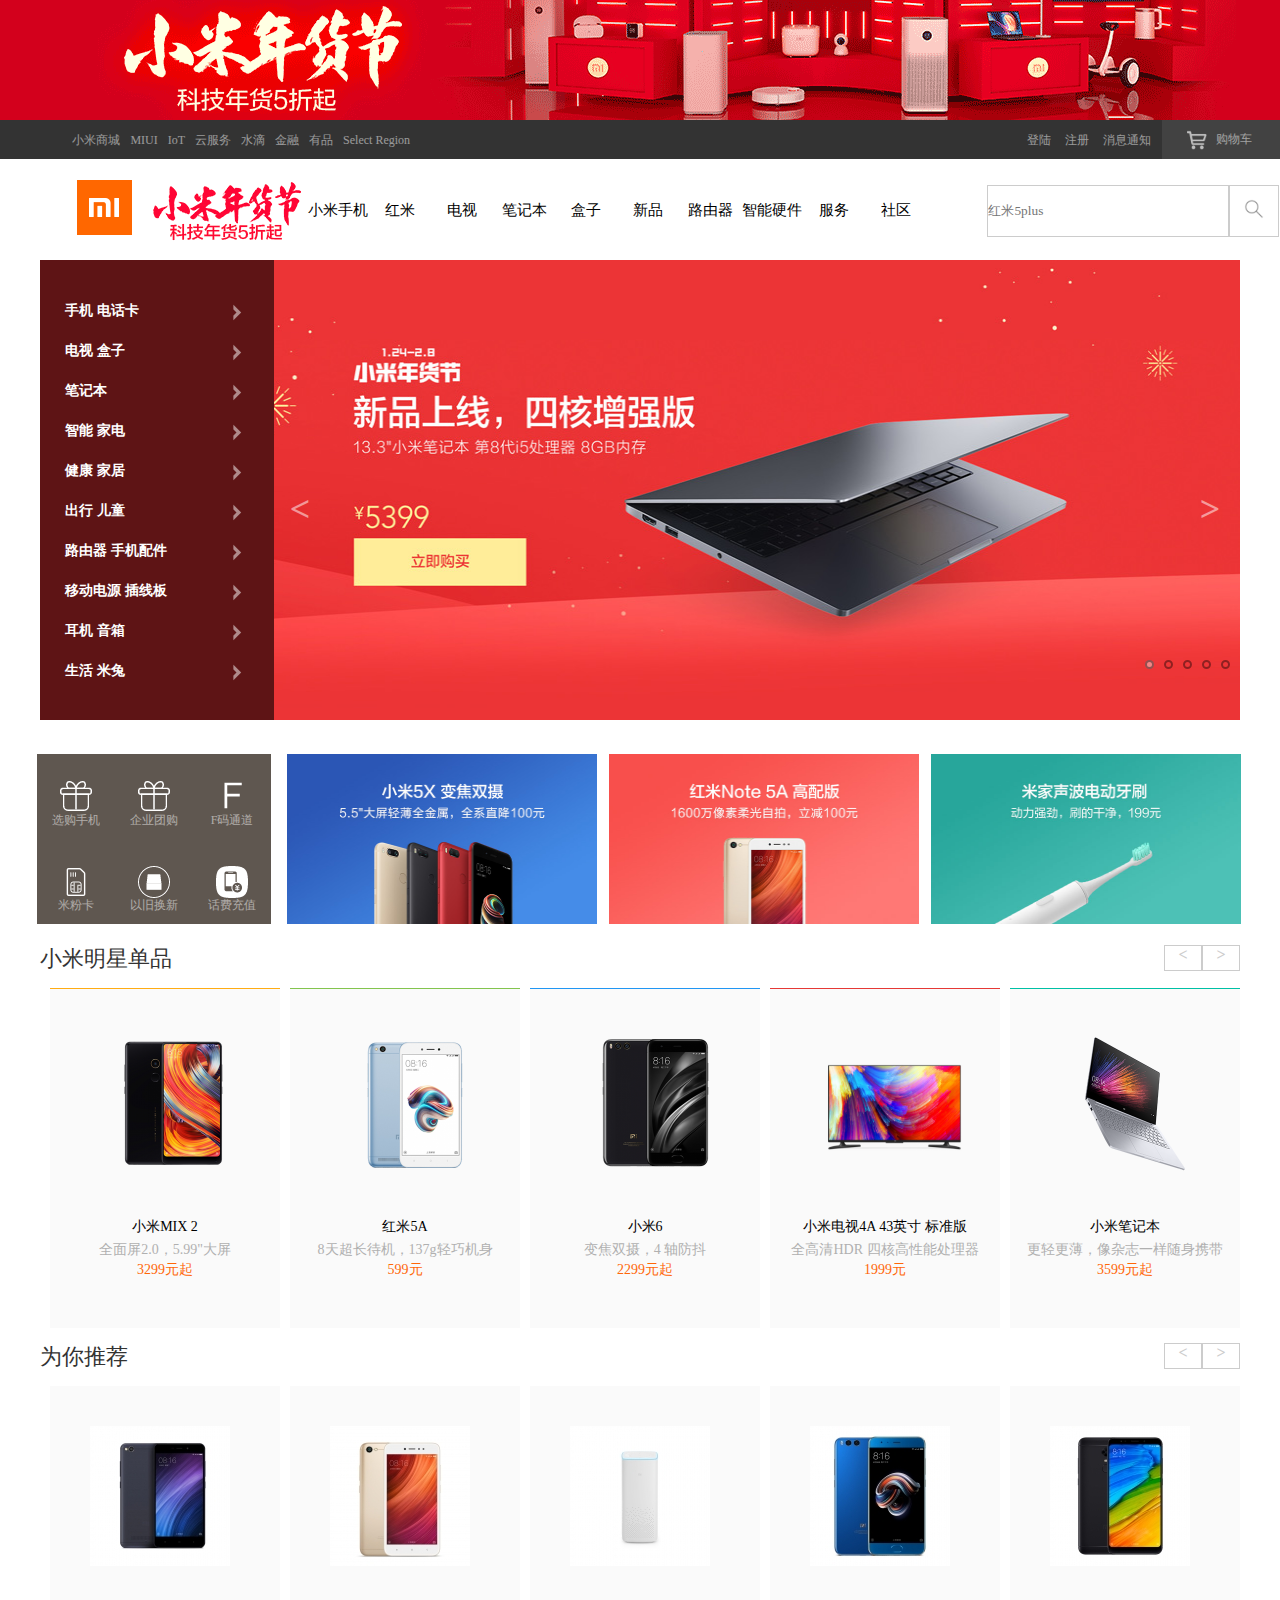
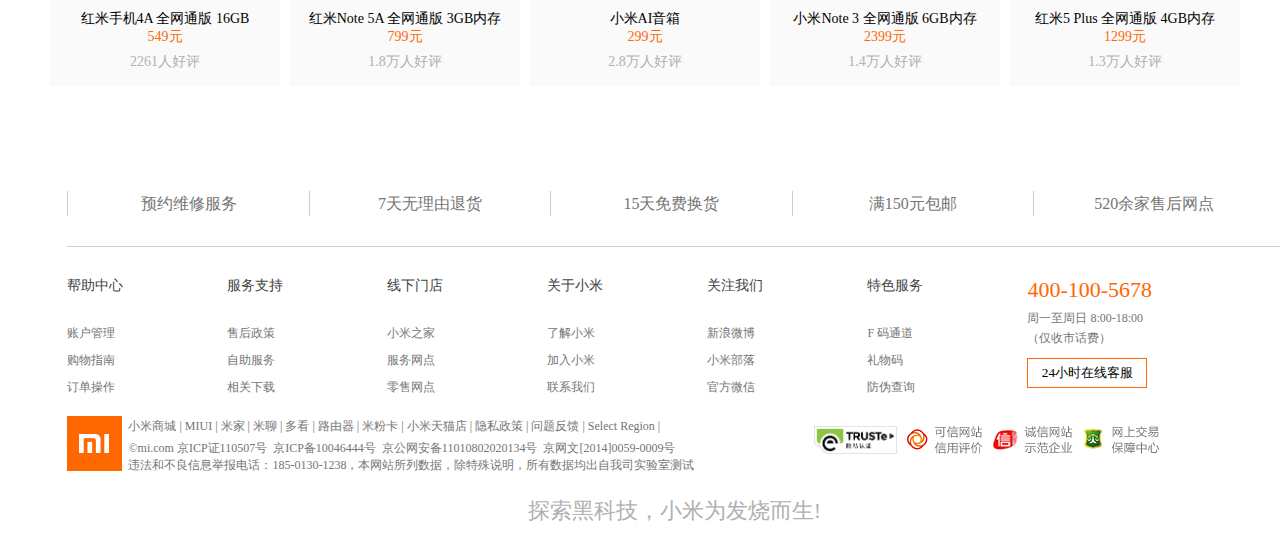
==== index.html @ abd32928 "mishop" ====
<!DOCTYPE html>
<html>
	<head>
		<meta charset="utf-8" />
		<title></title>
		<link rel="stylesheet" type="text/css" href="css/mainmi.css"/>
		<link rel="stylesheet" type="text/css" href="css/support.css" />
		<script src="http://code.jquery.com/jquery-1.11.3.min.js"></script>
		<script type="text/javascript" src="js/animation.js" ></script>
		<script type="text/javascript" src="js/showhide.js"></script>
	</head>
	<body>
		<!--topbar广告区-->
		<div id="adTopBar" style="background-image: url(img/main/top.png);">
			<a href="javascript:;"></a>
		</div>
		<div id="topBar">
			<div id="container">
				<div id="topBar-nav">
					<ul>
						<li><a class="navigator">小米商城</a></li>
						<li><a class="navigator">MIUI</a></li>
						<li><a class="navigator">IoT</a></li>
						<li><a class="navigator">云服务</a></li>
						<li><a class="navigator">水滴</a></li>
						<li><a class="navigator">金融</a></li>
						<li><a class="navigator">有品</a></li>
						<li><a class="navigator">Select Region</a></li>
					</ul>
				</div>
				<div id="topBarshoppingCart">
					<img src="img/main/shop-cart.png" />
					<a class="navigator" href="#">购物车</a>
					<div id="shoppingsum">购物车中还没有商品，赶紧选购吧！</div>
				</div>
				<div id="topBar-info">
					<a class="navigator" href="#">登陆</a>
					<a class="navigator" href="#">注册</a>
					<a class="navigator" href="#">消息通知</a>
				</div>
			</div>
		</div>
		
		<!--header-->
		<div id="header">
			<div class="header-container">
				<div id="header-logo">
					<img src="img/main/milogo.png"/>
					<img  src="img/main/mi.png"/>
				</div>
				<div id="link-Nav">
					<ul>
						<li><a href="#"><span>小米手机</span></a>
							<div id="item1">
								<ul class="tabitem">
									<li>
										<a href="mix2.html"><img src="img/nav/mix2320-220.png" /></a>
										<p class="description">小米MIX 2</p>
										<p class="price">3299元起</p>
									</li>
									<li>
										<a href="mix2.html"><img src="img/nav/note2320x220.png" /></a>
										<p class="description">小米Note 3</p>
										<p class="price">1999元起</p>
									</li>
									<li>
										<a href="mix2.html"><img src="img/nav/xm6-320.png" /></a>
										<p class="description">小米6</p>
										<p class="price">2299元起</p>
									</li>
									<li>
										<a href="mix2.html"><img src="img/nav/max2_toubu.png" /></a>
										<p class="description">小米Max 2</p>
										<p class="price">1399元起</p>
									</li>
									<li>
										<a href="mix2.html"><img src="img/nav/5x-2.jpg" /></a>
										<p class="description">小米5X</p>
										<p class="price">1299元起</p>
									</li>
									
								</ul>
							</div>
							
						</li>
						<li><a href="#"><span>红米</span></a>
							
							<div id="item2">
								<ul class="tabitem">
									<li>
										<a href="mix2.html"><img src="img/nav/5-320-220.png" /></a>
										<p class="description">红米5</p>
										<p class="price">799元起</p>
									</li>
									<li>
										<a href="mix2.html"><img src="img/nav/5P-320-220.png" /></a>
										<p class="description">红米5 Plus</p>
										<p class="price">999元起</p>
									</li>
									<li>
										<a href="mix2.html"><img src="img/nav/320-220-1.png" /></a>
										<p class="description">红米5A</p>
										<p class="price">599元起</p>
									</li>
									<li>
										<a href="mix2.html"><img src="img/nav/3205a.png" /></a>
										<p class="description">红米Note 5A 标准版</p>
										<p class="price">699元</p>
									</li>
									<li>
										<a href="mix2.html"><img src="img/nav/320-220.jpg" /></a>
										<p class="description">红米Note 5A 高配版</p>
										<p class="price">799元</p>
									</li>
									<li>
										<a href="mix2.html"><img src="img/nav/hmn4xtb.jpg" /></a>
										<p class="description">红米Note 4X</p>
										<p class="price">999元起</p>
									</li>
									
								</ul>
							</div>
						</li>
						<li><a href="#"><span>电视</span></a>
							<div id="item3">
								<ul class="tabitem">
									<li>
										<a href="mix2.html"><img src="img/nav/xmds_55.png" /></a>
										<p class="description">小米电视4 55英寸</p>
										<p class="price">4499元</p>
									</li>
									<li>
										<a href="mix2.html"><img src="img/nav/4a65.png" /></a>
										<p class="description">小米电视4A 65英寸</p>
										<p class="price">4999元</p>
									</li>
									<li>
										<a href="mix2.html"><img src="img/nav/daohang.png" /></a>
										<p class="description">小米电视4A 32英寸</p>
										<p class="price">999元</p>
									</li>
									<li>
										<a href="mix2.html"><img src="img/nav/320_43.png" /></a>
										<p class="description">小米电视4A 43英寸</p>
										<p class="price">1999元</p>
									</li>
									<li>
										<a href="mix2.html"><img src="img/nav/320_49.png" /></a>
										<p class="description">小米电视4A 49英寸</p>
										<p class="price">2199元</p>
									</li>
									<li>
										<img src="img/nav/465.png" />
										<p class="description">查看全部</p>
										<p class="price">小米电视</p>
									</li>
									
								</ul>
							</div>
							
							
						</li>
						<li><a href="#"><span>笔记本</span></a>
							<div id="item4">
								<ul class="tabitem">
									<li>
										<img src="img/nav/bijiben32012.5.jpg" />
										<p class="description">小米笔记本Air 12.5"</p>
										<p class="price">3599元</p>
									</li>
									<li>
										<img src="img/nav/320x220-44.png" />
										<p class="description">小米笔记本Air 13.3" 四核增强</p>
										<p class="price">5399元</p>
									</li>
									<li>
										<img src="img/nav/bijiben320 (1).jpg" />
										<p class="description">小米笔记本Air 13.3" 独显</p>
										<p class="price">5199元</p>
									</li>
									<li>
										<img src="img/nav/bijiben320.jpg" />
										<p class="description">小米笔记本Air 13.3" 独显</p>
										<p class="price">4599元起</p>
									</li>
									<li>
										<img src="img/nav/WechatIMG603.png" />
										<p class="description">小米笔记本Pro 15.6"</p>
										<p class="price">5599元起</p>
									</li>
								</ul>
							</div>
						</li>
						<li><a href="#"><span>盒子</span></a>
							<div id="item5">
								<ul class="tabitem">
									<li>
										<img src="img/nav/hezibai4320_220.png" />
										<p class="description">小米盒子4</p>
										<p class="price">349元</p>
									</li>
									<li>
										<img src="img/nav/heihezi4c320_220.png" />
										<p class="description">小米盒子4c</p>
										<p class="price">249元</p>
									</li>
									<li>
										<img src="img/nav/mihezi.png" />
										<p class="description">小米盒子3s</p>
										<p class="price">299元</p>
									</li>
									<li>
										<img src="img/nav/mihezi.png" />
										<p class="description">小米盒子3c</p>
										<p class="price">249元</p>
									</li>
									<li>
										<img src="img/nav/hezi3s.jpg" />
										<p class="description">小米盒子3 增强版</p>
										<p class="price">399元</p>
									</li>
									<li>
										<img src="img/nav/320X220.jpg" />
										<p class="description">小米家庭影院</p>
										<p class="price">2099元</p>
									</li>
									
								</ul>
							</div>
							
						</li>
						<li><a href="#"><span>新品</span></a>
							<div id="item6"></div>	
						</li>
						<li><a href="#"><span>路由器</span></a>
							<div id="item7">
								<ul class="tabitem">
									<li>
										<img src="img/nav/320X220.jpg" />
										<p class="description">小米路由器 3A</p>
										<p class="price">139元</p>
									</li>
									<li>
										<img src="img/nav/HD-Pro.png" />
										<p class="description">小米路由器 HD/Pro</p>
										<p class="price">499元起</p>
									</li>
									<li>
										<img src="img/nav/3G (1).png" />
										<p class="description">小米路由器 3G</p>
										<p class="price">249元</p>
									</li>
									<li>
										<img src="img/nav/xmlyq3.png" />
										<p class="description">小米路由器 3</p>
										<p class="price">149元</p>
									</li>
									<li>
										<img src="img/nav/3C.png" />
										<p class="description">小米路由器 3C</p>
										<p class="price">99元</p>
									</li>
									<li>
										<img src="img/nav/fangdaqi320.jpg" />
										<p class="description">小米WiFi放大器 Pro</p>
										<p class="price">79元</p>
									</li>
								</ul>
							</div>
						</li>
						<li><a href="#"><span>智能硬件</span></a>
							<div id="item8">
								<ul class="tabitem">
									<li>
										<img src="img/nav/123321.jpg" />
										<p class="description">小米无人机</p>
										<p class="price">2999元</p>
									</li>
									<li>
										<img src="img/main/cicle.png" />
										<p class="description">小米手环2</p>
										<p class="price">149元</p>
									</li>
									<li>
										<img src="img/main/miwater.jpg" />
										<p class="description">小米净水器</p>
										<p class="price">1499元起</p>
									</li>
									<li>
										<img src="img/nav/saodijiqiren320-220.jpg" />
										<p class="description">米家扫地机器人</p>
										<p class="price">1699元</p>
									</li>
									<li>
										<img src="img/nav/dfb.jpg" />
										<p class="description">米家压力IH电饭煲</p>
										<p class="price">999元</p>
									</li>
									<li>
										<img src="img/nav/air2.jpg" />
										<p class="description">查看全部</p>
										<p class="price">智能硬件</p>
									</li>
								</ul>
							</div>
						</li>
						<li><a href="#"><span>服务</span></a></li>
						<li><a href="#"><span>社区</span></a></li>
					</ul>
				</div>
				<div id="search-box">
					<input type="text" name="search" id="search" placeholder="红米5plus" />
					<button type="button"><img src="img/main/search.png" width="20px" height="20px"></button>
				</div>
			</div>
		</div>
		
		
		
		<!--main-->
		<div id="main-container">
			<div id="categroy">
				<ul id="categroy-list">
					<li class="parentli"><a href="mix2.html">手机 电话卡</a><img src="img/main/gt.png"/>
						<div id="tab1">
							<ul class="tablist">
								<li>
									<img src="img/categroylist/note3-80-2.png" />
									<p class="name">小米Note 3</p>
								</li>
								<li>
									<img src="img/categroylist/redmi5-80-80.png" />
									<p class="name">红米 5</p>
								</li>
								<li>
									<img src="img/categroylist/80.jpg" />
									<p class="name">移动4G+专区</p>
								</li>
								<li>
									<img src="img/categroylist/mix2-80.png" />
									<p class="name">小米MIX2</p>
								</li>
								<li>
									<img src="img/categroylist/80-5a.png" />
									<p class="name">红米5A</p>
								</li>
								<li>
									<img src="img/categroylist/compare.jpg" />
									<p class="name">对比手机</p>
								</li>
								<li>
									<img src="img/categroylist/xm6_80.png" />
									<p class="name">小米6</p>
								</li>
								<li>
									<img src="img/categroylist/805a.png" />
									<p class="name">红米Note 5A</p>
								</li>
								<li>
									<img src="img/categroylist/mifenka-1.jpg" />
									<p class="name">米粉卡 日租卡</p>
								</li>
								<li>
									<img src="img/categroylist/80pc-5x.png" />
									<p class="name">小米5X</p>
								</li>
								<li>
									<img src="img/categroylist/hmn4x80.png" />
									<p class="name">红米Note 4X</p>
								</li>
								<li>
									<img src="img/categroylist/mimobile.jpg" />
									<p class="name">小米移动 电话卡</p>
								</li>
								<li>
									<img src="img/categroylist/max2_80.jpg" />
									<p class="name">小米Max 2</p>
								</li>
								<li>
									<img src="img/categroylist/hm4x_80.png" />
									<p class="name">红米4X</p>
								</li>
								<li>
									<img src="img/categroylist/weixiu80-80.png" />
									<p class="name">手机上门维修服务</p>
								</li>
								<li>
									<img src="img/categroylist/redmi5P-80-80.png" />
									<p class="name">红米5Plus</p>
								</li>
								<li>
									<img src="img/categroylist/80-4a.png" />
									<p class="name">红米4A</p>
								</li>
								
							</ul>
						</div>
					</li>
					<li class="parentli"><a href="#">电视 盒子</a><img src="img/main/gt.png"/>
						<div id="tab2">
							<ul class="tablist">
								<li>
									<img src="img/categroylist/xin55.png" />
									<p class="name">小米电视4C 43英寸</p>
								</li>
								<li>
									<img src="img/categroylist/80xmds_49.jpg" />
									<p class="name">小米电视4 49英寸</p>
								</li>
								<li>
									<img src="img/categroylist/xp80_55.jpg" />
									<p class="name">小米电视4A 55英寸</p>
								</li>
								<li>
									<img src="img/categroylist/hezi80-80.jpg" />
									<p class="name">小米盒子3s</p>
								</li>
								<li>
									<img src="img/categroylist/xin55.png" />
									<p class="name">小米电视4C 43英寸</p>
								</li>
								<li>
									<img src="img/categroylist/hezi80-80.jpg" />
									<p class="name">小米盒子3s</p>
								</li>
								<li>
									<img src="img/categroylist/xp80_55.jpg" />
									<p class="name">小米电视4A 55英寸</p>
								</li>
								<li>
									<img src="img/categroylist/hezi80-80.jpg" />
									<p class="name">小米盒子3s</p>
								</li>
								<li>
									<img src="img/categroylist/xin55.png" />
									<p class="name">小米电视4C 43英寸</p>
								</li>
								<li>
									<img src="img/categroylist/hezi80-80.jpg" />
									<p class="name">小米盒子3s</p>
								</li>
								<li>
									<img src="img/categroylist/xp80_55.jpg" />
									<p class="name">小米电视4A 55英寸</p>
								</li>
								<li>
									<img src="img/categroylist/hezi80-80.jpg" />
									<p class="name">小米盒子3s</p>
								</li>
								<li>
									<img src="img/categroylist/xp80_55.jpg" />
									<p class="name">小米电视4A 55英寸</p>
								</li>
								<li>
									<img src="img/categroylist/xin55.png" />
									<p class="name">小米电视4C 43英寸</p>
								</li>
								<li>
									<img src="img/categroylist/hezi80-80.jpg" />
									<p class="name">小米盒子3s</p>
								</li>
								<li>
									<img src="img/categroylist/xin55.png" />
									<p class="name">小米电视4C 43英寸</p>
								</li>
								<li>
									<img src="img/categroylist/xp80_55.jpg" />
									<p class="name">小米电视4A 55英寸</p>
								</li>
								
							</ul>
						</div>
					</li>
					<li class="parentli"><a href="#">笔记本</a><img src="img/main/gt.png"/>
						<div id="tab3">
							<ul class="tablist">
								<li>
									<img src="img/categroylist/bijiben80.jpg" />
									<p class="name">笔记本Air 12.5"</p>
								</li>
								<li>
									<img src="img/categroylist/redmi5-80-80.png" />
									<p class="name">红米 5</p>
								</li>
								<li>
									<img src="img/categroylist/bijiben80.jpg" />
									<p class="name">笔记本Air 12.5"</p>
								</li>
								<li>
									<img src="img/categroylist/mix2-80.png" />
									<p class="name">小米MIX2</p>
								</li>
								<li>
									<img src="img/categroylist/bijiben80.jpg" />
									<p class="name">笔记本Air 12.5"</p>
								</li>
								<li>
									<img src="img/categroylist/compare.jpg" />
									<p class="name">对比手机</p>
								</li>
								<li>
									<img src="img/categroylist/bijiben80.jpg" />
									<p class="name">笔记本Air 12.5"</p>
								</li>
								<li>
									<img src="img/categroylist/805a.png" />
									<p class="name">红米Note 5A</p>
								</li>
								<li>
									<img src="img/categroylist/bijiben80.jpg" />
									<p class="name">笔记本Air 12.5"</p>
								</li>
								<li>
									<img src="img/categroylist/80pc-5x.png" />
									<p class="name">小米5X</p>
								</li>
								<li>
									<img src="img/categroylist/hmn4x80.png" />
									<p class="name">红米Note 4X</p>
								</li>
								<li>
									<img src="img/categroylist/bijiben80.jpg" />
									<p class="name">笔记本Air 12.5"</p>
								</li>
								<li>
									<img src="img/categroylist/max2_80.jpg" />
									<p class="name">小米Max 2</p>
								</li>
								<li>
									<img src="img/categroylist/bijiben80.jpg" />
									<p class="name">笔记本Air 12.5"</p>
								</li>
								<li>
									<img src="img/categroylist/weixiu80-80.png" />
									<p class="name">手机上门维修服务</p>
								</li>
								<li>
									<img src="img/categroylist/bijiben80.jpg" />
									<p class="name">笔记本Air 12.5"</p>
								</li>
								<li>
									<img src="img/categroylist/80-4a.png" />
									<p class="name">红米4A</p>
								</li>
								
							</ul>
						</div>
					</li>
					<li class="parentli"><a href="#">智能 家电</a><img src="img/main/gt.png"/>
						<div id="tab4">
							<ul class="tablist">
								<li>
									<img src="img/categroylist/jinghuaqi2-80.jpg" />
									<p class="name">空气净化器2</p>
								</li>
								<li>
									<img src="img/categroylist/redmi5-80-80.png" />
									<p class="name">红米 5</p>
								</li>
								<li>
									<img src="img/categroylist/jinghuaqi2-80.jpg" />
									<p class="name">空气净化器2</p>
								</li>
								<li>
									<img src="img/categroylist/mix2-80.png" />
									<p class="name">小米MIX2</p>
								</li>
								<li>
									<img src="img/categroylist/jinghuaqi2-80.jpg" />
									<p class="name">空气净化器2</p>
								</li>
								<li>
									<img src="img/categroylist/compare.jpg" />
									<p class="name">对比手机</p>
								</li>
								<li>
									<img src="img/categroylist/jinghuaqi2-80.jpg" />
									<p class="name">空气净化器2</p>
								</li>
								<li>
									<img src="img/categroylist/805a.png" />
									<p class="name">红米Note 5A</p>
								</li>
								<li>
									<img src="img/categroylist/mifenka-1.jpg" />
									<p class="name">米粉卡 日租卡</p>
								</li>
								<li>
									<img src="img/categroylist/jinghuaqi2-80.jpg" />
									<p class="name">空气净化器2</p>
								</li>
								<li>
									<img src="img/categroylist/hmn4x80.png" />
									<p class="name">红米Note 4X</p>
								</li>
								<li>
									<img src="img/categroylist/jinghuaqi2-80.jpg" />
									<p class="name">空气净化器2</p>
								</li>
								<li>
									<img src="img/categroylist/max2_80.jpg" />
									<p class="name">小米Max 2</p>
								</li>
								<li>
									<img src="img/categroylist/hm4x_80.png" />
									<p class="name">红米4X</p>
								</li>
								<li>
									<img src="img/categroylist/jinghuaqi2-80.jpg" />
									<p class="name">空气净化器2</p>
								</li>
								<li>
									<img src="img/categroylist/redmi5P-80-80.png" />
									<p class="name">红米5Plus</p>
								</li>
								<li>
									<img src="img/categroylist/jinghuaqi2-80.jpg" />
									<p class="name">空气净化器2</p>
								</li>
								
							</ul>
						</div>
					</li>
					<li class="parentli"><a href="#">健康 家居</a><img src="img/main/gt.png"/>
						<div id="tab5">
							<ul class="tablist">
								<li>
									<img src="img/categroylist/xueyaji-80.jpg" />
									<p class="name">米家血压计</p>
								</li>
								<li>
									<img src="img/categroylist/redmi5-80-80.png" />
									<p class="name">红米 5</p>
								</li>
								<li>
									<img src="img/categroylist/xueyaji-80.jpg" />
									<p class="name">米家血压计</p>
								</li>
								<li>
									<img src="img/categroylist/mix2-80.png" />
									<p class="name">小米MIX2</p>
								</li>
								<li>
									<img src="img/categroylist/80-5a.png" />
									<p class="name">红米5A</p>
								</li>
								<li>
									<img src="img/categroylist/xueyaji-80.jpg" />
									<p class="name">米家血压计</p>
								</li>
								<li>
									<img src="img/categroylist/xm6_80.png" />
									<p class="name">小米6</p>
								</li>
								<li>
									<img src="img/categroylist/xueyaji-80.jpg" />
									<p class="name">米家血压计</p>
								</li>
								<li>
									<img src="img/categroylist/mifenka-1.jpg" />
									<p class="name">米粉卡 日租卡</p>
								</li>
								<li>
									<img src="img/categroylist/xueyaji-80.jpg" />
									<p class="name">米家血压计</p>
								</li>
								<li>
									<img src="img/categroylist/hmn4x80.png" />
									<p class="name">红米Note 4X</p>
								</li>
								<li>
									<img src="img/categroylist/mimobile.jpg" />
									<p class="name">小米移动 电话卡</p>
								</li>
								<li>
									<img src="img/categroylist/xueyaji-80.jpg" />
									<p class="name">米家血压计</p>
								</li>
								<li>
									<img src="img/categroylist/hm4x_80.png" />
									<p class="name">红米4X</p>
								</li>
								<li>
									<img src="img/categroylist/xueyaji-80.jpg" />
									<p class="name">米家血压计</p>
								</li>
								<li>
									<img src="img/categroylist/redmi5P-80-80.png" />
									<p class="name">红米5Plus</p>
								</li>
								<li>
									<img src="img/categroylist/80-4a.png" />
									<p class="name">红米4A</p>
								</li>
								
							</ul>
						</div>
					</li>
					<li class="parentli"><a href="#">出行 儿童</a><img src="img/main/gt.png"/>
						<div id="tab6">
							<ul class="tablist">
								<li>
									<img src="img/categroylist/scooter-80.jpg" />
									<p class="name">9号平衡车</p>
								</li>
								<li>
									<img src="img/categroylist/redmi5-80-80.png" />
									<p class="name">红米 5</p>
								</li>
								<li>
									<img src="img/categroylist/scooter-80.jpg" />
									<p class="name">9号平衡车</p>
								</li>
								<li>
									<img src="img/categroylist/mix2-80.png" />
									<p class="name">小米MIX2</p>
								</li>
								<li>
									<img src="img/categroylist/scooter-80.jpg" />
									<p class="name">9号平衡车</p>
								</li>
								<li>
									<img src="img/categroylist/compare.jpg" />
									<p class="name">对比手机</p>
								</li>
								<li>
									<img src="img/categroylist/scooter-80.jpg" />
									<p class="name">9号平衡车</p>
								</li>
								<li>
									<img src="img/categroylist/805a.png" />
									<p class="name">红米Note 5A</p>
								</li>
								<li>
									<img src="img/categroylist/scooter-80.jpg" />
									<p class="name">9号平衡车</p>
								</li>
								<li>
									<img src="img/categroylist/80pc-5x.png" />
									<p class="name">小米5X</p>
								</li>
								<li>
									<img src="img/categroylist/hmn4x80.png" />
									<p class="name">红米Note 4X</p>
								</li>
								<li>
									<img src="img/categroylist/scooter-80.jpg" />
									<p class="name">9号平衡车</p>
								</li>
								<li>
									<img src="img/categroylist/max2_80.jpg" />
									<p class="name">小米Max 2</p>
								</li>
								<li>
									<img src="img/categroylist/scooter-80.jpg" />
									<p class="name">9号平衡车</p>
								</li>
								<li>
									<img src="img/categroylist/weixiu80-80.png" />
									<p class="name">手机上门维修服务</p>
								</li>
								<li>
									<img src="img/categroylist/redmi5P-80-80.png" />
									<p class="name">红米5Plus</p>
								</li>
								<li>
									<img src="img/categroylist/scooter-80.jpg" />
									<p class="name">9号平衡车</p>
								</li>
								
							</ul>
						</div>
					</li>
					<li class="parentli"><a href="#">路由器 手机配件</a><img src="img/main/gt.png"/>
						<div id="tab7">
							<ul class="tablist">
								<li>
									<img src="img/categroylist/miwifi3-80.jpg" />
									<p class="name">小米路由器3</p>
								</li>
								<li>
									<img src="img/categroylist/redmi5-80-80.png" />
									<p class="name">红米 5</p>
								</li>
								<li>
									<img src="img/categroylist/miwifi3-80.jpg" />
									<p class="name">小米路由器3</p>
								</li>
								<li>
									<img src="img/categroylist/mix2-80.png" />
									<p class="name">小米MIX2</p>
								</li>
								<li>
									<img src="img/categroylist/miwifi3-80.jpg" />
									<p class="name">小米路由器3</p>
								</li>
								<li>
									<img src="img/categroylist/compare.jpg" />
									<p class="name">对比手机</p>
								</li>
								<li>
									<img src="img/categroylist/miwifi3-80.jpg" />
									<p class="name">小米路由器3</p>
								</li>
								<li>
									<img src="img/categroylist/805a.png" />
									<p class="name">红米Note 5A</p>
								</li>
								<li>
									<img src="img/categroylist/mifenka-1.jpg" />
									<p class="name">米粉卡 日租卡</p>
								</li>
								<li>
									<img src="img/categroylist/miwifi3-80.jpg" />
									<p class="name">小米路由器3</p>
								</li>
								<li>
									<img src="img/categroylist/hmn4x80.png" />
									<p class="name">红米Note 4X</p>
								</li>
								<li>
									<img src="img/categroylist/miwifi3-80.jpg" />
									<p class="name">小米路由器3</p>
								</li>
								<li>
									<img src="img/categroylist/max2_80.jpg" />
									<p class="name">小米Max 2</p>
								</li>
								<li>
									<img src="img/categroylist/hm4x_80.png" />
									<p class="name">红米4X</p>
								</li>
								<li>
									<img src="img/categroylist/miwifi3-80.jpg" />
									<p class="name">小米路由器3</p>
								</li>
								<li>
									<img src="img/categroylist/redmi5P-80-80.png" />
									<p class="name">红米5Plus</p>
								</li>
								<li>
									<img src="img/categroylist/miwifi3-80.jpg" />
									<p class="name">小米路由器3</p>
								</li>
								
							</ul>
						</div>
					</li>
					<li class="parentli"><a href="#">移动电源 插线板</a><img src="img/main/gt.png"/>
						<div id="tab8">
							<ul class="tablist">
								<li>
									<img src="img/categroylist/dianyuan2.100080.jpg" />
									<p class="name">新小米移动电源2</p>
								</li>
								<li>
									<img src="img/categroylist/redmi5-80-80.png" />
									<p class="name">红米 5</p>
								</li>
								<li>
									<img src="img/categroylist/dianyuan2.100080.jpg" />
									<p class="name">新小米移动电源2</p>
								</li>
								<li>
									<img src="img/categroylist/mix2-80.png" />
									<p class="name">小米MIX2</p>
								</li>
								<li>
									<img src="img/categroylist/dianyuan2.100080.jpg" />
									<p class="name">新小米移动电源2</p>
								</li>
								<li>
									<img src="img/categroylist/compare.jpg" />
									<p class="name">对比手机</p>
								</li>
								<li>
									<img src="img/categroylist/dianyuan2.100080.jpg" />
									<p class="name">新小米移动电源2</p>
								</li>
								<li>
									<img src="img/categroylist/805a.png" />
									<p class="name">红米Note 5A</p>
								</li>
								<li>
									<img src="img/categroylist/dianyuan2.100080.jpg" />
									<p class="name">新小米移动电源2</p>
								</li>
								<li>
									<img src="img/categroylist/80pc-5x.png" />
									<p class="name">小米5X</p>
								</li>
								<li>
									<img src="img/categroylist/dianyuan2.100080.jpg" />
									<p class="name">新小米移动电源2</p>
								</li>
								<li>
									<img src="img/categroylist/mimobile.jpg" />
									<p class="name">小米移动 电话卡</p>
								</li>
								<li>
									<img src="img/categroylist/dianyuan2.100080.jpg" />
									<p class="name">新小米移动电源2</p>
								</li>
								<li>
									<img src="img/categroylist/hm4x_80.png" />
									<p class="name">红米4X</p>
								</li>
								<li>
									<img src="img/categroylist/weixiu80-80.png" />
									<p class="name">手机上门维修服务</p>
								</li>
								<li>
									<img src="img/categroylist/dianyuan2.100080.jpg" />
									<p class="name">新小米移动电源2</p>
								</li>
								<li>
									<img src="img/categroylist/80-4a.png" />
									<p class="name">红米4A</p>
								</li>
								
							</ul>
						</div>
					</li>
					<li class="parentli"><a href="#">耳机 音箱</a><img src="img/main/gt.png"/>
						<div id="tab9">
							<ul class="tablist">
								<li>
									<img src="img/categroylist/qtpro80.jpg" />
									<p class="name">小米圈铁耳机Pro</p>
								</li>
								<li>
									<img src="img/categroylist/redmi5-80-80.png" />
									<p class="name">红米 5</p>
								</li>
								<li>
									<img src="img/categroylist/80.jpg" />
									<p class="name">移动4G+专区</p>
								</li>
								<li>
									<img src="img/categroylist/qtpro80.jpg" />
									<p class="name">小米圈铁耳机Pro</p>
								</li>
								<li>
									<img src="img/categroylist/80-5a.png" />
									<p class="name">红米5A</p>
								</li>
								<li>
									<img src="img/categroylist/compare.jpg" />
									<p class="name">对比手机</p>
								</li>
								<li>
									<img src="img/categroylist/qtpro80.jpg" />
									<p class="name">小米圈铁耳机Pro</p>
								</li>
								<li>
									<img src="img/categroylist/805a.png" />
									<p class="name">红米Note 5A</p>
								</li>
								<li>
									<img src="img/categroylist/mifenka-1.jpg" />
									<p class="name">米粉卡 日租卡</p>
								</li>
								<li>
									<img src="img/categroylist/qtpro80.jpg" />
									<p class="name">小米圈铁耳机Pro</p>
								</li>
								<li>
									<img src="img/categroylist/hmn4x80.png" />
									<p class="name">红米Note 4X</p>
								</li>
								<li>
									<img src="img/categroylist/qtpro80.jpg" />
									<p class="name">小米圈铁耳机Pro</p>
								</li>
								<li>
									<img src="img/categroylist/max2_80.jpg" />
									<p class="name">小米Max 2</p>
								</li>
								<li>
									<img src="img/categroylist/hm4x_80.png" />
									<p class="name">红米4X</p>
								</li>
								<li>
									<img src="img/categroylist/qtpro80.jpg" />
									<p class="name">小米圈铁耳机Pro</p>
								</li>
								<li>
									<img src="img/categroylist/redmi5P-80-80.png" />
									<p class="name">红米5Plus</p>
								</li>
								<li>
									<img src="img/categroylist/qtpro80.jpg" />
									<p class="name">小米圈铁耳机Pro</p>
								</li>
								
							</ul>
						</div>
					</li>
					<li class="parentli"><a href="#">生活 米兔</a><img src="img/main/gt.png"/>
						<div id="tab10">
							<ul class="tablist">
								<li>
									<img src="img/categroylist/lvxingxiang.jpg" />
									<p class="name">旅行箱</p>
								</li>
								<li>
									<img src="img/categroylist/redmi5-80-80.png" />
									<p class="name">红米 5</p>
								</li>
								<li>
									<img src="img/categroylist/80.jpg" />
									<p class="name">移动4G+专区</p>
								</li>
								<li>
									<img src="img/categroylist/mix2-80.png" />
									<p class="name">小米MIX2</p>
								</li>
								<li>
									<img src="img/categroylist/lvxingxiang.jpg" />
									<p class="name">旅行箱</p>
								</li>
								<li>
									<img src="img/categroylist/lvxingxiang.jpg" />
									<p class="name">旅行箱</p>
								</li>
								<li>
									<img src="img/categroylist/lvxingxiang.jpg" />
									<p class="name">旅行箱</p>
								</li>
								<li>
									<img src="img/categroylist/805a.png" />
									<p class="name">红米Note 5A</p>
								</li>
								<li>
									<img src="img/categroylist/mifenka-1.jpg" />
									<p class="name">米粉卡 日租卡</p>
								</li>
								<li>
									<img src="img/categroylist/lvxingxiang.jpg" />
									<p class="name">旅行箱</p>
								</li>
								<li>
									<img src="img/categroylist/hmn4x80.png" />
									<p class="name">红米Note 4X</p>
								</li>
								<li>
									<img src="img/categroylist/lvxingxiang.jpg" />
									<p class="name">旅行箱</p>
								</li>
								<li>
									<img src="img/categroylist/max2_80.jpg" />
									<p class="name">小米Max 2</p>
								</li>
								<li>
									<img src="img/categroylist/hm4x_80.png" />
									<p class="name">红米4X</p>
								</li>
								<li>
									<img src="img/categroylist/lvxingxiang.jpg" />
									<p class="name">旅行箱</p>
								</li>
								<li>
									<img src="img/categroylist/redmi5P-80-80.png" />
									<p class="name">红米5Plus</p>
								</li>
								<li>
									<img src="img/categroylist/lvxingxiang.jpg" />
									<p class="name">旅行箱</p>
								</li>
								
							</ul>
						</div>
					</li>
				</ul>
			</div>
					<div id="pic-container">
						<!--<div class="picbox">-->
							<div class="pic"><img src="img/main/1.jpg" width="1200" height="460" /></div>
						    <div class="pic"><img src="img/main/2.jpg" width="1200" height="460" /></div>
						    <div class="pic"><img src="img/main/3.jpg" width="1200" height="460" /></div>
						    <div class="pic"><img src="img/main/4.jpg" width="1200" height="460" /></div>
						    <div class="pic"><img src="img/main/5.jpg" width="1200" height="460" /></div>
						<!--</div>-->
						
							
							<div id="carousel-btn">
								<span index="1" class="on"></span>
								<span index="2"></span>
								<span index="3"></span>
								<span index="4"></span>
								<span index="5"></span>
							</div>
							<a href="javascript:;" id="prev" class="arrow">&lt;</a>
							<a href="javascript:;" id="next" class="arrow">&gt;</a>
					</div>
		</div>
		
		<div id="minor-row">
			<div id="minipic-list">
				<ul class="channel">
					<li style="background: url(img/main/gift.png) no-repeat center;"><a href="#">选购手机</a></li>
					<li style="background: url(img/main/gift.png) no-repeat center;"><a href="#">企业团购</a></li>
					<li style="background: url(img/main/F.png) no-repeat center;"><a href="#">F码通道</a></li>
					<li style="background: url(img/main/sim.png) no-repeat center;"><a href="#">米粉卡</a></li>
					<li style="background: url(img/main/toggle.png) no-repeat center;"><a href="#">以旧换新</a></li>
					<li style="background: url(img/main/change.png) no-repeat center;"><a href="#">话费充值</a></li>
				</ul>
				<ul class="imgs">
					<li><a href="#"><img src="img/main/mi5X.jpg"/></a></li>
					<li><a href="#"><img src="img/main/minote5A.jpg" /></a></li>
					<li><a href="#"><img src="img/main/mitooth.jpg" /></a></li>
				</ul>
			</div>
						
						
		</div>
		<!--stargoods-->
		<div id="stargoods">

			<div class="title">
				<h2>小米明星单品</h2>
				<a id="nextBtn" class="more" href="javascript:;">&gt;</a><a id="prevBtn" class="more" href="javascript:;">&lt;</a>
			</div>
				
			<div id="carousel-wrapper">
				<ul class="wrapper" style="left: 0px;">
					<li class="item-1">
						<a href="mix2.html"><img src="img/main/mix2.png"/></a>
						<h3 class="title-des">小米MIX 2</h3>
						<p class="description">全面屏2.0，5.99"大屏</p>
						<p class="price">3299元起</p>
					</li>
					<li class="item-2">
						<a href="mix2.html"><img src="img/main/note4.png"/></a>
						<h3 class="title-des">红米5A</h3>
						<p class="description">8天超长待机，137g轻巧机身</p>
						<p class="price">599元</p>
					</li>
					<li class="item-3">
						<a href="mix2.html"><img src="img/main/mi6.png"/></a>
						<h3 class="title-des">小米6</h3>
						<p class="description">变焦双摄，4 轴防抖</p>
						<p class="price">2299元起</p>
					</li>
					<li class="item-4">
						<a href="mix2.html"><img src="img/main/tv.png"/></a>
						<h3 class="title-des">小米电视4A 43英寸 标准版</h3>
						<p class="description">全高清HDR 四核高性能处理器</p>
						<p class="price">1999元</p>
					</li>
					<li class="item-5">
						<a href="mix2.html"><img src="img/main/miconputer.png"/></a>
						<h3 class="title-des">小米笔记本</h3>
						<p class="description">更轻更薄，像杂志一样随身携带</p>
						<p class="price">3599元起</p>
					</li>
					<li class="item-6">
						<a href="mix2.html"><img src="img/main/cicle.png"/></a>
						<h3 class="title-des">小米手环 2</h3>
						<p class="description">OLED 显示屏幕，升级计步算法</p>
						<p class="price">149元</p>
					</li>
					<li class="item-7">
						<a href="mix2.html"><img src="img/main/miwater.jpg"/></a>
						<h3 class="title-des">小米净水器 厨下式</h3>
						<p class="description">直出纯净水，隐藏式安装</p>
						<p class="price">1999元</p>
					</li>
					<li class="item-8">
						<a href="mix2.html"><img src="img/main/listen.png"/></a>
						<h3 class="title-des">小米圈铁耳机Pro</h3>
						<p class="description">独创双动圈+动铁，三单元发声</p>
						<p class="price">149元</p>
					</li>
					<li class="item-9">
						<a href="mix2.html"><img src="img/main/robot.png"/></a>
						<h3 class="title-des">米家扫地机器人</h3>
						<p class="description">爱干净，高效完成清扫任务</p>
						<p class="price">1699元</p>
					</li>
					<li class="item-10">
						<a href="mix2.html"><img src="img/main/miwifi.png"/></a>
						<h3 class="title-des">小米路由器3</h3>
						<p class="description">更快更强，不止四天线</p>
						<p class="price">149元</p>
					</li>
				</ul>
			</div>
			
			
		</div>
		
		<!--recommended for you-->
		
		<div id="recommened-box">
			<div class="title">
				<h2>为你推荐</h2>
				<a id="moreBtn" class="more" href="javascript:;">&gt;</a>
				<a id="lessBtn" class="more" href="javascript:;">&lt;</a>
			</div>
			
			<div id="recommened-wrapper">
				<div id="rec-wrapper" style="left: 0px;">
					<div>
						<img src="img/main/mi4A.jpg"/>
						<h3 class="title-des">红米手机4A 全网通版 16GB</h3>
						<p class="price">549元</p>
						<p class="description">2261人好评</p>
					</div>
					<div>
						<img src="img/main/note5a.jpg"/>
						<h3 class="title-des">红米Note 5A 全网通版 3GB内存 </h3>
						<p class="price">799元</p>
						<p class="description">1.8万人好评</p>
					</div>
					<div>
						<img src="img/main/AI.jpg"/>
						<h3 class="title-des">小米AI音箱</h3>
						<p class="price">299元</p>
						<p class="description">2.8万人好评</p>
					</div>
					<div>
						<img src="img/main/mimote3.jpg"/>
						<h3 class="title-des">小米Note 3 全网通版 6GB内存</h3>
						<p class="price">2399元</p>
						<p class="description">1.4万人好评</p>
					</div>
					<div>
						<img src="img/main/mi5plus.jpg"/>
						<h3 class="title-des">红米5 Plus 全网通版 4GB内存</h3>
						<p class="price">1299元</p>
						<p class="description">1.3万人好评</p>
					</div>
					<div >
						<img src="img/main/xiaomi5X.jpg"/>
						<h3 class="title-des">小米5X</h3>
						<p class="price">1399元</p>
						<p class="description">4万人好评</p>
					</div>
					<div>
						<img src="img/main/mi5.jpg"/>
						<h3 class="title-des">红米5 全网通版 2GB内存</h3>
						<p class="price">799元</p>
						<p class="description">814人好评</p>
					</div>
					<div>
						<img src="img/main/goodluck.jpg"/>
						<h3 class="title-des">铜师傅好运铜葫芦</h3>
						<p class="price">29元</p>
						<p class="description"></p>
					</div>
					<div>
						<img src="img/main/mi66GB.jpg"/>
						<h3 class="title-des">小米6 全网通版 6GB内存</h3>
						<p class="price">2499元</p>
						<p class="description">8.1万人好评</p>
					</div>
					<div>
						<img src="img/main/max2.jpg"/>
						<h3 class="title-des">小米Max 2 全网通版 4GB内存</h3>
						<p class="price">1599元</p>
						<p class="description">3.7万人好评</p>
					</div>
				</div>
			</div>
		</div>
	
		<!--footer-->
		<div id="footer">
			<div id="footer-container">
				<div id="footer-service">
					<ul>
						<li><a href="#">预约维修服务</a></li>
						<li><a href="#">7天无理由退货</a></li>
						<li><a href="#">15天免费换货</a></li>
						<li><a href="#">满150元包邮</a></li>
						<li><a href="#">520余家售后网点</a></li>
					</ul>
				</div>
				
				<div id="footer-link">
        			<div class="link-content">
        				<ul>
		        			<li><a href="#">帮助中心</a>
		        				<ul>
		        					<li><a href="#">账户管理</a></li>
		        					<li><a href="#">购物指南</a></li>
		        					<li><a href="#">订单操作</a></li>
		        				</ul>
		        			</li>
		        			
		        			<li><a href="#">服务支持</a>
		        				<ul>
		        					<li><a href="#">售后政策</a></li>
		        					<li><a href="#">自助服务</a></li>
		        					<li><a href="#">相关下载</a></li>
		        				</ul>
		        			</li>
		        			
		        			<li><a href="#">线下门店</a>
		        				<ul>
		        					<li><a href="#">小米之家</a></li>
		        					<li><a href="#">服务网点</a></li>
		        					<li><a href="#">零售网点</a></li>
		        				</ul>
		        			</li>
		        			
		        			<li><a href="#">关于小米</a>
		        				<ul>
		        					<li><a href="#">了解小米</a></li>
		        					<li><a href="#">加入小米</a></li>
		        					<li><a href="#">联系我们</a></li>
		        				</ul>
		        			</li>
		        			
		        			<li><a href="#">关注我们</a>
		        				<ul>
		        					<li><a href="#">新浪微博</a></li>
		        					<li><a href="#">小米部落</a></li>
		        					<li><a href="#">官方微信</a></li>
		        				</ul>
		        			</li>
		        			
		        			<li><a href="#">特色服务</a>
		        				<ul>
		        					<li><a href="#">F 码通道</a></li>
		        					<li><a href="#">礼物码</a></li>
		        					<li><a href="#">防伪查询</a></li>
		        				</ul>
		        			</li>
	        			</ul>
	        			
	        			<div id="contact-us">
	        				<h3>400-100-5678</h3>
	        				<p><span>周一至周日 8:00-18:00<br />（仅收市话费）</span></p>
	        				<button type="button" id="contact-button">24小时在线客服</button>
	        			</div>
        			</div>
				</div>
				
				<div id="information">
					<div id="logo">
						<img src="img/main/milogo.png" />
					</div>
					
					<div id="info-text">
						<p>
							<a href="#">小米商城</a><span>|</span>
							<a href="#">MIUI</a><span>|</span>
							<a href="#">米家</a><span>|</span>
							<a href="#">米聊</a><span>|</span>
							<a href="#">多看</a><span>|</span>
							<a href="#">路由器</a><span>|</span>
							<a href="#">米粉卡</a><span>|</span>
							<a href="#">小米天猫店</a><span>|</span>
							<a href="#">隐私政策</a><span>|</span>
							<a href="#">问题反馈</a><span>|</span>
							<a href="#">Select Region</a><span>|</span>
						</p>
						<p>
							<a href="#">©mi.com 京ICP证110507号</a>
							<a href="#"> 京ICP备10046444号 </a>
							<a href="#">京公网安备11010802020134号</a>
							<a href="#">京网文[2014]0059-0009号 </a><br />
							违法和不良信息举报电话：185-0130-1238，本网站所列数据，除特殊说明，所有数据均出自我司实验室测试
						</p>
					</div>
					
					<div id="more">
						<img src="img/main/truste.png" />
						<img src="img/main/v-logo-1.png" />
						<img src="img/main/v-logo-2.png" />
						<img src="img/main/v-logo-3.png" />
					</div>
				</div>
				
				<div class="slogan">探索黑科技，小米为发烧而生!</div>
			</div>
			
		</div>
		
		
	</body>
</html>
---- css/mainmi.css ----
*{
	margin: 0;
	padding: 0;
	font-family: "微软雅黑";
}

ul{
	list-style: none;
}


#adTopBar{
	width: 1349px;
	height: 120px;
}

#topBar{
	width: 1349px;
	height: 40px;
	background-image: url(../img/main/top-nav.png);
}

#container{
	width: 90%;
	margin: 0 auto;
	position: relative;
	/*background-color: royalblue;*/
}

#container #topBar-nav{
	width: 380px;
	height: 40px;
	float: left;
	
}

#container #topBar-nav ul{
	list-style: none;
}

#container #topBar-nav ul li{
	float: left;
	cursor: pointer;
}


#container #topBarshoppingCart{
	width: 120px;
	height: 39px;
	clear: right;
	float: right;
	background-color: #424242;
	cursor: pointer;
}

#container #topBarshoppingCart img{
	width: 20px;
	height: 20px;
	margin-left: 25px;
	margin-top: 10px;
}

#container #topBarshoppingCart a{
	float: right ;
	line-height: 39px;
	margin-right: 30px;
	
}

#topBar-info{
	width: 140px;
	height: 40px;
	float: right;
	cursor: pointer;
}

.navigator{
	
	font-size: 12px;
	color: #fff;
	line-height: 40px;
	margin: 0 5px;
	opacity: 0.5;
	filter: alpha(opacith=50);
	text-decoration: none;
}

.navigator:hover{
	color: #FFFFFF;
	opacity: 1;
	filter: alpha(opacith=100);
}

#header{
	width: 1349px;
	height: 100px;
}

#header .header-container{
	width: 90%;
	margin: 0 auto;
	height: 100px;
	clear: both;
	position: relative;
}

.header-container #header-logo{
	position: absolute;
	width: 250px;
	height: 100px;
	float: right;
}

.header-container #header-logo img{
	float: left;
	margin-top: 20px;
	padding: 0 10px;
}

.header-container #link-Nav{
	height: 100px;
	float: left;
	margin-left: 240px;
	
}

#link-Nav ul{
	list-style: none;
	height: auto;
	position: absolute;
}

#link-Nav ul li{
	float: left;
	width: 62px;
	line-height: 100px;
	text-align: center;
	margin-right:auto ;
	
}

#link-Nav ul li a{
	text-align: center;
	text-decoration: none;
	color: #000;
	font-size: 15px;
}

#link-Nav ul li a:hover{
	color: orangered;
}

.header-container #search-box{
	width: 296px;
	height: 100px;
	position: absolute;
	margin-left: 920px;
}

#search-box #search{
	float: left;
	width: 240px;
	height: 50px;
	border: 1px solid #ccc;
	margin: 25px 0;
}

#search-box button{
	float: left;
	margin: 25px 1px 25px 0px;
	width: 50px;
	height: 52px;
	border: 1px solid #CCCCCC;
	background-color: #FFFFFF;
	
}

#search-box button:hover{
	background-color: orangered;
	cursor: pointer;
	opacity: 0.8;
	filter: alpha(opacity=80);
}

#main-container{
	width: 1200px;
	margin: 0 auto;
	height: 480px;
	/*background-color: aquamarine;*/
	position: relative;
}



#categroy{
	width: 234px;
	height: 460px;
	background-color: #5E1415;
	position: absolute;
	float: left;
	z-index: 9;
}

#categroy #categroy-list{
	height: 460px;
	margin: 30px 0;
	list-style: none;
}

#categroy #categroy-list .parentli{
	height: 40px;
	line-height: 40px;
}

#categroy #categroy-list .parentli>img{
	float: right;
	width: 25px;
	height: 25px;
	margin-top: 10px;
	margin-right: 25px;
	opacity: 0.5;
	filter: alpha(opacity=50);
	
}

#categroy #categroy-list .parentli a{
	padding-left: 25px;
	text-decoration: none;
	color: #FFFFFF;
	font-size: 14px;
	font-weight: bold;
}

#categroy #categroy-list .parentli:hover{
	cursor: pointer;
	background-color: orangered;
}


#main-container #pic-container{
	position:relative; 
	width: 1200px;
	height: 460px;
}

#pic-container .pic{
	position:absolute;  
	width:1226px; 
	height:460px; 
	z-index:7; 
	display:none;
}


/*轮播图按钮*/
#carousel-btn{
	position: absolute;
	height: 10px;
	width: 100px;
	z-index: 11;
	margin-top:400px;
	margin-left: 1100px;}

#carousel-btn span{
	cursor: pointer;
	float: left;
	border: 2px solid #fff;
	width: 5px;
	height: 5px;
	border-radius: 50%;
	border-color: rgba(0,0,0,0.4);
	text-indent: -9999px;
	margin: 0 5px;
	}

#carousel-btn .on{background: rgba(255,255,255,0.4);}

.arrow{
	cursor: pointer;
	line-height: 39px;
	text-align: center;
	text-decoration: none;
	font-size: 36px;
	font-weight: bold;
	height: 40px;
	width: 40px;
	z-index: 11;
	position: absolute;
	top: 230px;
	color: #FFFFFF;
	opacity: 0.5;
	filter: alpha(opacity=50);
	}

.arrow:hover{
	background-color: rgba(0,0,0,.3);color: #FFFFFF;
}

#carousel-btn:hover .arrow{display: block;}

#prev{left: 240px;}

#next{right: 10px;}

#minor-row{
	width: 1226px;
	height: 170px;
	margin: 0 auto;
	position: relative;
	
}


#minipic-list .channel{
	list-style: none;
	width: 234px;
	height: 170px;
	position: absolute;
	background: #5F5750;
	float: left;
	margin-left:10px ;
	margin-top: 14px;
}

.channel>li{
	width: 78px;
	height: 85px;
	float: left;
	line-height: 130px;
	text-align: center;
	cursor: pointer;
}

.channel>li>a{
	font-size: 12px;
	text-decoration: none;
	color: #FFFFFF;
	opacity: 0.5;
	filter: alpha(opacity=50);
}

#minipic-list .imgs{
	list-style: none;
	margin-left: 248px;
}

#minipic-list .imgs li{
	cursor: pointer;
	float: left;
	margin-left: 12px;
	
}

#minipic-list .imgs li a img{
	width: 310px;
	height: 170px;
	margin-top: 14px;
}

#stargoods{
	width: 1200px;
	margin: 0 auto;
	margin-top: 20px;
}

.title{
	height: 58px;
	position: relative;
}

.title h2{
	font-weight: 200;
	color: #333;
	line-height: 58px;
	font-size: 22px;
	float: left;
}

.more{
	margin-top: 15px;
	font-weight: bold;
	color: #CCCCCC;
	text-align: center;
	float: right;
	text-decoration: none;
	width:36px ;
	height: 24px;
	background-color: #FFFFFF;
	border: 1px solid #CCCCCC;
}

#carousel-wrapper{
	height: 340px;
	margin: 0 auto;
	overflow: hidden;
	position: relative;
}


.wrapper{
	list-style: none;
	width: 2400px;
	height:340px;
	position: absolute;
}

.wrapper li{
	/*border-top: 1px solid #ffac13;*/
	float: left;
	width: 230px;
	height: 340px;
	margin-left: 10px;
	background-color: #fafafa;
	
}


.wrapper li img{
	margin-top: 35px;
	margin-left: 45px;
	width: 160px;
	height: 160px;
	
}

.wrapper li h3.title-des{
	margin-top: 30px;
	text-align: center;
	font-size: 14px;
	font-weight: 400;
}

.description{
	margin-top: 5px;
	text-align: center;
	font-size: 14px;
	color: #b0b0b0;
}

p{
	height: 20px;
	clear: both;
}

.price{
	/*margin-top: 5px;*/
	text-align: center;
	font-size: 14px;
	color: #ff6709;
}

#carousel-wrapper ul .item-1{
	border-top: 1px solid #ffac13;
}

#carousel-wrapper ul .item-6{
	border-top: 1px solid #ffac13;
}

#carousel-wrapper ul .item-2{
	border-top: 1px solid #83c44e;
}

#carousel-wrapper ul .item-7{
	border-top: 1px solid #83c44e;
}

#carousel-wrapper ul .item-3{
	border-top: 1px solid #2196f3;
}

#carousel-wrapper ul .item-8{
	border-top: 1px solid #2196f3;
}

#carousel-wrapper ul .item-4{
	border-top: 1px solid #e53935;
}

#carousel-wrapper ul .item-9{
	border-top: 1px solid #e53935;
}

#carousel-wrapper ul .item-5{
	border-top: 1px solid #00c0a5;
}

#carousel-wrapper ul .item-10{
	border-top: 1px solid #00c0a5;
}

.visited{
	color:#B0B0B0;
	margin-top: 15px;
    font-weight: bold;
    text-align: center;
    float: right;
    text-decoration: none;
    width: 36px;
    height: 24px;
    background-color: #FFFFFF;
    border: 1px solid #CCCCCC;
}

.visited:hover{
	color: #FF6700;
}


#recommened-box{
	width: 1200px;
	margin: 0 auto;
}

#recommened-wrapper{
	width: 1200px;
	height: 340px;
	margin: 0 auto;
	overflow: hidden;
	position: relative;
}


#recommened-wrapper #rec-wrapper{
	position: absolute;
	width: 2400px;
	
}

#recommened-wrapper #rec-wrapper div{
	float: left;
	width: 230px;
	height: 300px;
	margin-left: 10px;
	background: #fafafa;
}

#recommened-wrapper #rec-wrapper div img{
	margin: 40px;
}

#recommened-wrapper #rec-wrapper div h3{
	font-size: 14px;
	font-weight: 400;
	text-align: center;
}

#footer{
	width: 1349px;
	height: 272px;
}

#footer #footer-container{
	width: 90%;
	height: 272px;
	margin: 0 auto;
	margin-top: 40px;
}

#footer-service{
	height: 80px;
	border-bottom:1px solid #CCCCCC ;
	
}

#footer-service ul{
	list-style: none;
	
}

#footer-service ul li{
	float: left;
    width: 19.8%;
    height: 25px;
    font-size: 16px;
    line-height: 25px;
    text-align: center;
    margin-top: 25px;
    border-left:1px solid #CCCCCC ;
    
}


#footer-service ul li a{
	text-decoration: none;
	color: #757575;
	font-size: 16px;
	text-align: center;
}

#footer-link .link-content{
	width: 1349px;
}

#footer-link .link-content ul{
	list-style: none;
	margin-top:30px ;
}

#footer-link .link-content ul li{
	float: left;
	font-size: 14px;
	margin-bottom: 10px;
	width: 160px;
}


#footer-link .link-content ul li a{
	text-align: center;
	text-decoration: none;
	color: #424242;
}

#footer-link .link-content ul li ul li{
	width: 160px;
	font-size: 12px;
}

#footer-link .link-content ul li ul li a{
	color: #757575;
}

#contact-us{
	float: left;
}

#contact-us h3{
	color: #ff6700;
	font-size: 22px;
	margin: 0 0 5px;
	font-weight: 400;
	text-align: center;
}

#contact-us p span{
	color: #757575;
	font-size:12px ;
	text-align: center;
	line-height: 20px;
}

#contact-button{
	display: block;
	width: 120px;
	height: 30px;
	border: 1px solid #ff6700;
	background-color:#FFFFFF ;
	margin-top: 30px;
}

#contact-button:hover{
	cursor: pointer;
	background-color: #ff6700;
}

#information{
	width: 1349px;
	position: relative;
	margin-top: 35px;
}

#information #logo{
	clear: left;
	float: left;
	
}

#info-text{
	float: left;
	margin-left: 5px;
}

#info-text p a{
	font-size: 12px;
	text-decoration: none;
	color: #757575;
	margin-right:3px ;
}
#info-text p a:hover{
	color: #ff6700;
}
#info-text p{
	font-size: 12px;
	color: #757575;
	margin-top:2px ;
}

#more{
	float: left;
	margin-left: 120px;
	margin-top: 10px;
}

#more img{
	height: 28px;
	
}

.slogan{
	padding: 20px 0;
	clear: both;
	text-align: center;
	font-family: "楷体";
	margin-top: 50px auto;
	color: #b0b0b0;
	font-size: 22px;
	
}
---- css/support.css ----
#shoppingsum{
	width: 296px;
	height: 98px;
	float: right;
	background: #FFFFFF;
	font-size: 12px;
	text-align: center;
	position: absolute;
	z-index: 2;
	right: 1px;
	margin-top: 5px;
	border: 1px solid #CCCCCC;
	line-height: 100px;
	display: none;
}


#item1{
	width: 1349px;
	height: 0px;
	position: relative;
	background: #FFFFFF;
	z-index: 11;
	float: left;
	display: none;
	border-top: 1px solid #CCCCCC;
	left: -250px;
	cursor: pointer;
}

/*#tabContainer*/ .tabitem{
	list-style: none;
	position: relative;
	height: 300px;
	background: #FFFFFF;
	left: 30px;
	margin-top: 20px;
	float: left;
	/*display: none;*/
}

/*#tabContainer */.tabitem li{
	padding-right: 130px;
	width: 160px;
	float: left;
	height: 120px;
	margin-top: 40px;
}

/*#tabContainer */.tabitem li img{
	width: 160px;
	height: 120px;
}

.tabitem li p{
	position: relative;
	/*margin-left: 10px;*/
	width: 160px;
	text-align: center;
}

.tabitem li .description{
	margin-top:-40px ;
}

#item2{
	width: 1349px;
	height: 0px;
	position: relative;
	background: #FFFFFF;
	z-index: 11;
	float: left;
	clear: both;
	display: none;
	border-top: 1px solid #CCCCCC;
	left: -369px;
	cursor: pointer;
}

#item2 .tabitem{
	left: 80px;
}

#item3{
	width: 1349px;
	height: 0px;
	position: relative;
	background: #FFFFFF;
	z-index: 11;
	float: left;
	clear: both;
	display: none;
	border-top: 1px solid #CCCCCC;
	left: -431px;
	cursor: pointer;
}

#item3 .tabitem{
	left: 130px;
}

#item4{
	width: 1349px;
	height: 0px;
	position: relative;
	background: #FFFFFF;
	z-index: 11;
	float: left;
	clear: both;
	display: none;
	border-top: 1px solid #CCCCCC;
	left: -431px;
	cursor: pointer;
}

#item4 .tabitem{
	left: 70px;
}

#item4 .tabitem li{
	margin-right:35px ;
}

#item5{
	width: 1349px;
	height: 0px;
	position: relative;
	background: #FFFFFF;
	z-index: 11;
	float: left;
	clear: both;
	display: none;
	border-top: 1px solid #CCCCCC;
	left: -555px;
	cursor: pointer;
}

#item5 .tabitem{
	left: 90px;
}

/*#item6{
	width: 1349px;
	height: 300px;
	position: relative;
	background: #FFFFFF;
	z-index: 7;
	float: left;
	clear: both;
	display: none;
	border-top: 1px solid #CCCCCC;
	left: -555px;
	cursor: pointer;
}

#item6 .tabitem{
	left: 90px;
}*/

#item7{
	width: 1349px;
	height: 0px;
	position: relative;
	background: #FFFFFF;
	z-index: 11;
	float: left;
	clear: both;
	display: none;
	border-top: 1px solid #CCCCCC;
	left: -679px;
	cursor: pointer;
}

#item7 .tabitem{
	left: 90px;
}

#item8{
	width: 1349px;
	height: 0px;
	position: relative;
	background: #FFFFFF;
	z-index: 11;
	float: left;
	clear: both;
	display: none;
	border-top: 1px solid #CCCCCC;
	left: -741px;
	cursor: pointer;
}

#item8 .tabitem{
	left: 90px;
}

#tab1{
	width: 800px;
	height: 458px;
	margin-left: 234px;
	/*clear: both;*/
	/*z-index: 5;*/
	background: #FFFFFF;
	position: relative;
	display: none;
	top: -71px;
	border: 1px solid #CCCCCC;
}

.tablist{
	position: absolute;
	margin: 25px;
	
}


.tablist li{
	width: 220px;
	height: 70px;
	margin-left: 20px;
	float: left;
	
}

.tablist li p{
	width: 130px;
	height: 50px;
	margin-left: 35px;
	font-size: 14px;
	color: #333333;
	background: #FFFFFF;
}

.tablist li img{
	position: absolute;
	margin-top: 5px;
	opacity: 1;
	width: 35px;
	height: 35px;
}


#tab2{
	width: 800px;
	height: 458px;
	margin-left: 234px;
	/*clear: both;*/
	/*z-index: 5;*/
	background: #FFFFFF;
	position: relative;
	display: none;
	top: -111px;
	border: 1px solid #CCCCCC;
}

#tab3{
	width: 800px;
	height: 458px;
	margin-left: 234px;
	/*clear: both;*/
	/*z-index: 5;*/
	background: #FFFFFF;
	position: relative;
	display: none;
	top: -151px;
	border: 1px solid #CCCCCC;
}

#tab4{
	width: 800px;
	height: 458px;
	margin-left: 234px;
	/*clear: both;*/
	/*z-index: 5;*/
	background: #FFFFFF;
	position: relative;
	display: none;
	top: -191px;
	border: 1px solid #CCCCCC;
}

#tab5{
	width: 800px;
	height: 458px;
	margin-left: 234px;
	/*clear: both;*/
	/*z-index: 5;*/
	background: #FFFFFF;
	position: relative;
	display: none;
	top: -231px;
	border: 1px solid #CCCCCC;
}

#tab6{
	width: 800px;
	height: 458px;
	margin-left: 234px;
	/*clear: both;*/
	/*z-index: 5;*/
	background: #FFFFFF;
	position: relative;
	display: none;
	top: -271px;
	border: 1px solid #CCCCCC;
}

#tab7{
	width: 800px;
	height: 458px;
	margin-left: 234px;
	/*clear: both;*/
	/*z-index: 5;*/
	background: #FFFFFF;
	position: relative;
	display: none;
	top: -311px;
	border: 1px solid #CCCCCC;
}

#tab8{
	width: 800px;
	height: 458px;
	margin-left: 234px;
	/*clear: both;*/
	/*z-index: 5;*/
	background: #FFFFFF;
	position: relative;
	display: none;
	top: -351px;
	border: 1px solid #CCCCCC;
}

#tab9{
	width: 800px;
	height: 458px;
	margin-left: 234px;
	/*clear: both;*/
	/*z-index: 5;*/
	background: #FFFFFF;
	position: relative;
	display: none;
	top: -391px;
	border: 1px solid #CCCCCC;
}

#tab10{
	width: 800px;
	height: 458px;
	margin-left: 234px;
	/*clear: both;*/
	/*z-index: 5;*/
	background: #FFFFFF;
	position: relative;
	display: none;
	top: -431px;
	border: 1px solid #CCCCCC;
}
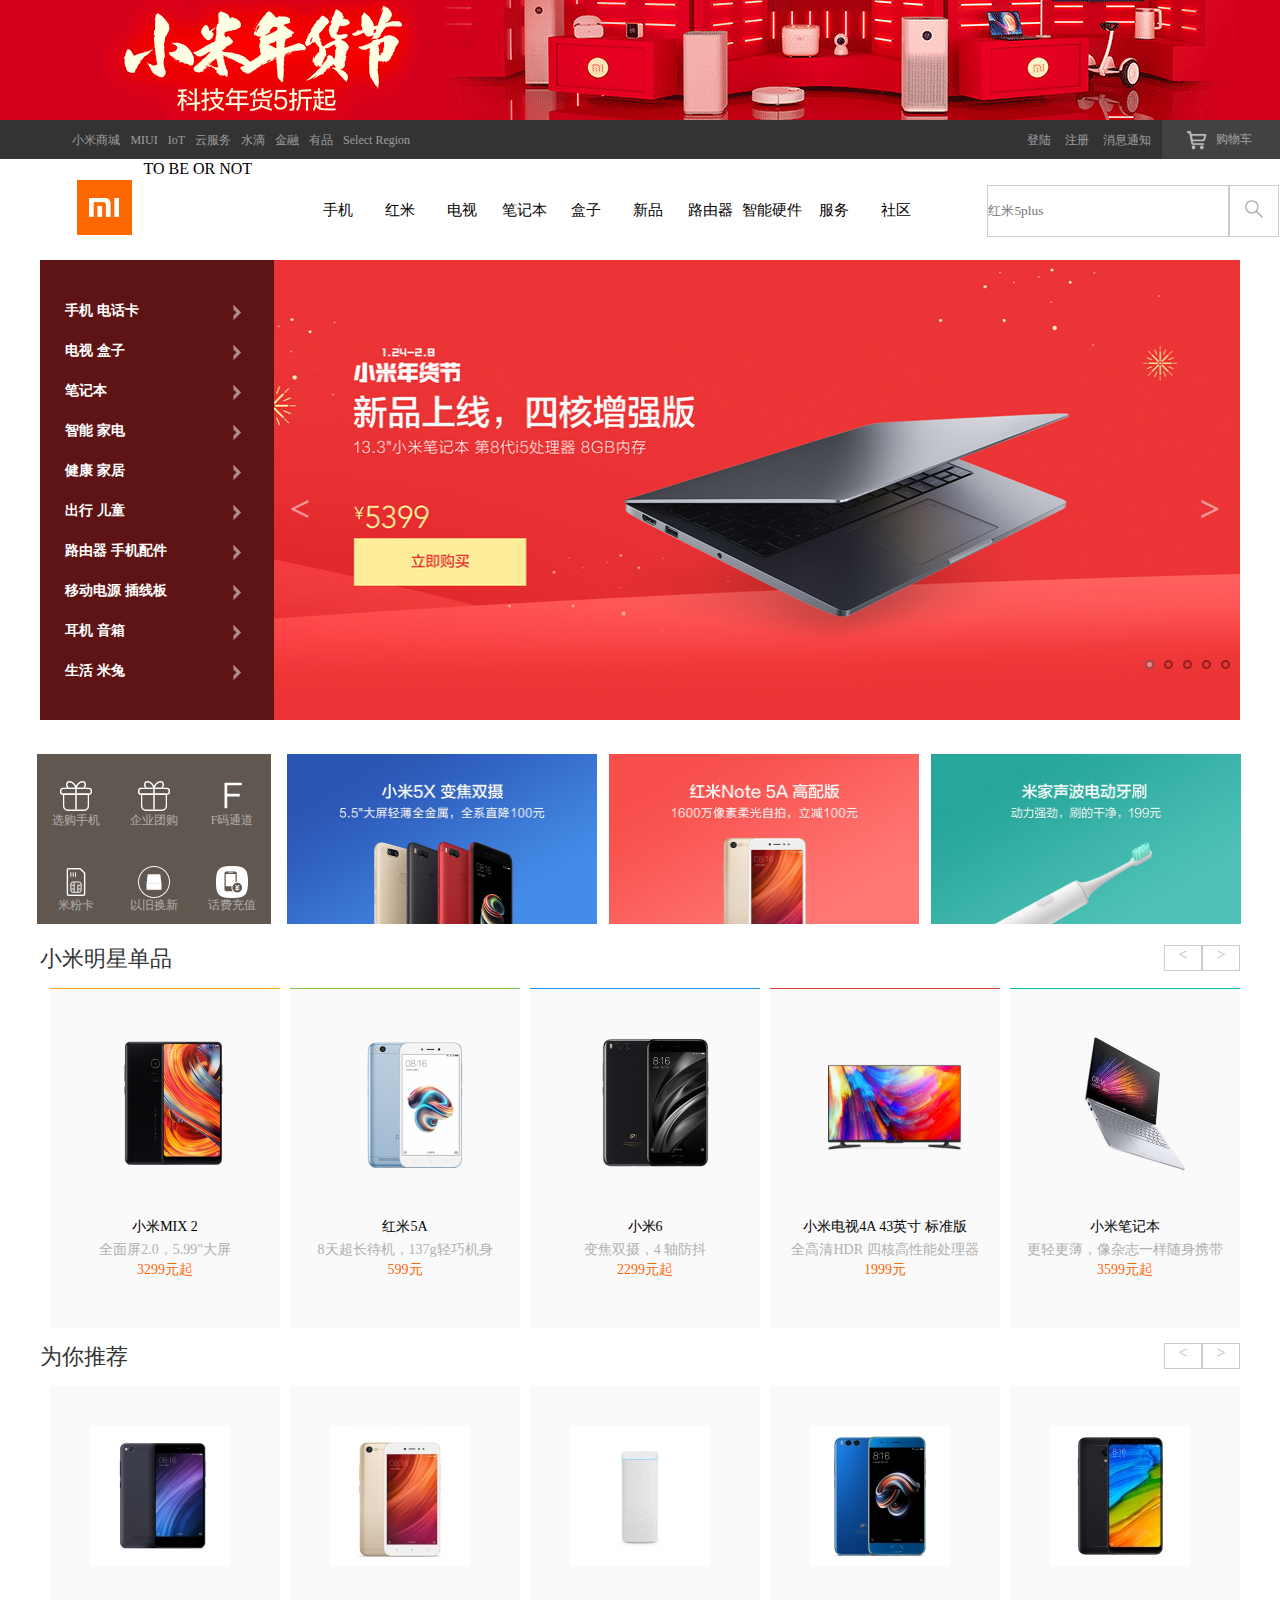
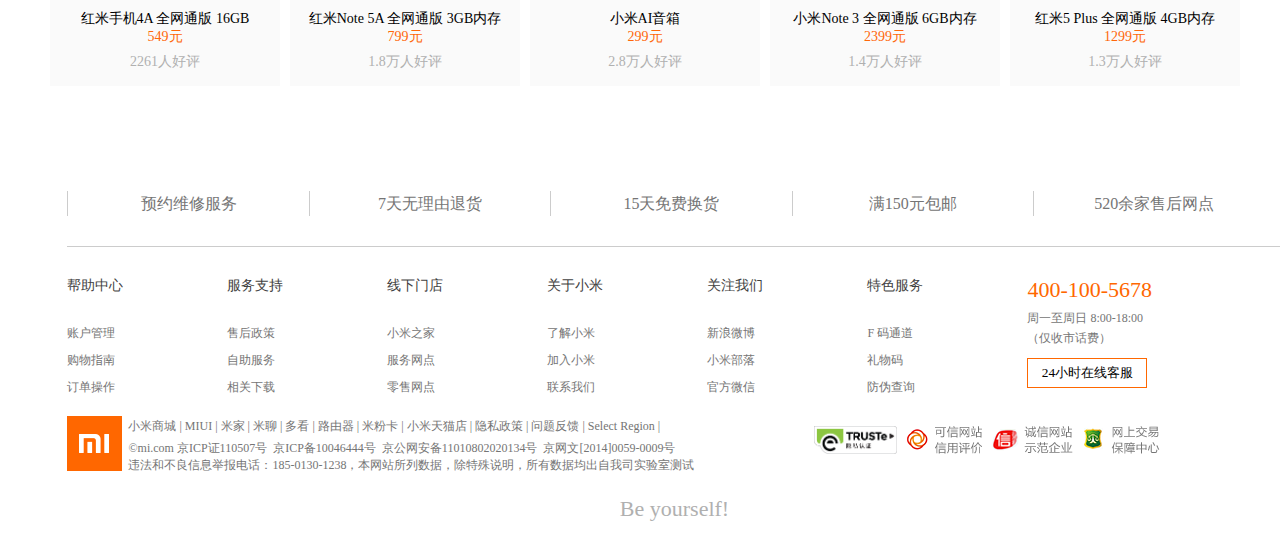
==== commit f7d61191: "Update index.html" ====
--- a/index.html
+++ b/index.html
@@ -5,7 +5,7 @@
 		<title></title>
 		<link rel="stylesheet" type="text/css" href="css/mainmi.css"/>
 		<link rel="stylesheet" type="text/css" href="css/support.css" />
-		<script src="http://code.jquery.com/jquery-1.11.3.min.js"></script>
+		<script src="js/jquery-3.3.1.min.js"></script>
 		<script type="text/javascript" src="js/animation.js" ></script>
 		<script type="text/javascript" src="js/showhide.js"></script>
 	</head>
@@ -46,11 +46,11 @@
 			<div class="header-container">
 				<div id="header-logo">
 					<img src="img/main/milogo.png"/>
-					<img  src="img/main/mi.png"/>
+					<div>TO BE OR NOT</div>
 				</div>
 				<div id="link-Nav">
 					<ul>
-						<li><a href="#"><span>小米手机</span></a>
+						<li><a href="#"><span>手机</span></a>
 							<div id="item1">
 								<ul class="tabitem">
 									<li>
@@ -1374,7 +1374,7 @@
 					</div>
 				</div>
 				
-				<div class="slogan">探索黑科技，小米为发烧而生!</div>
+				<div class="slogan">Be yourself!</div>
 			</div>
 			
 		</div>
